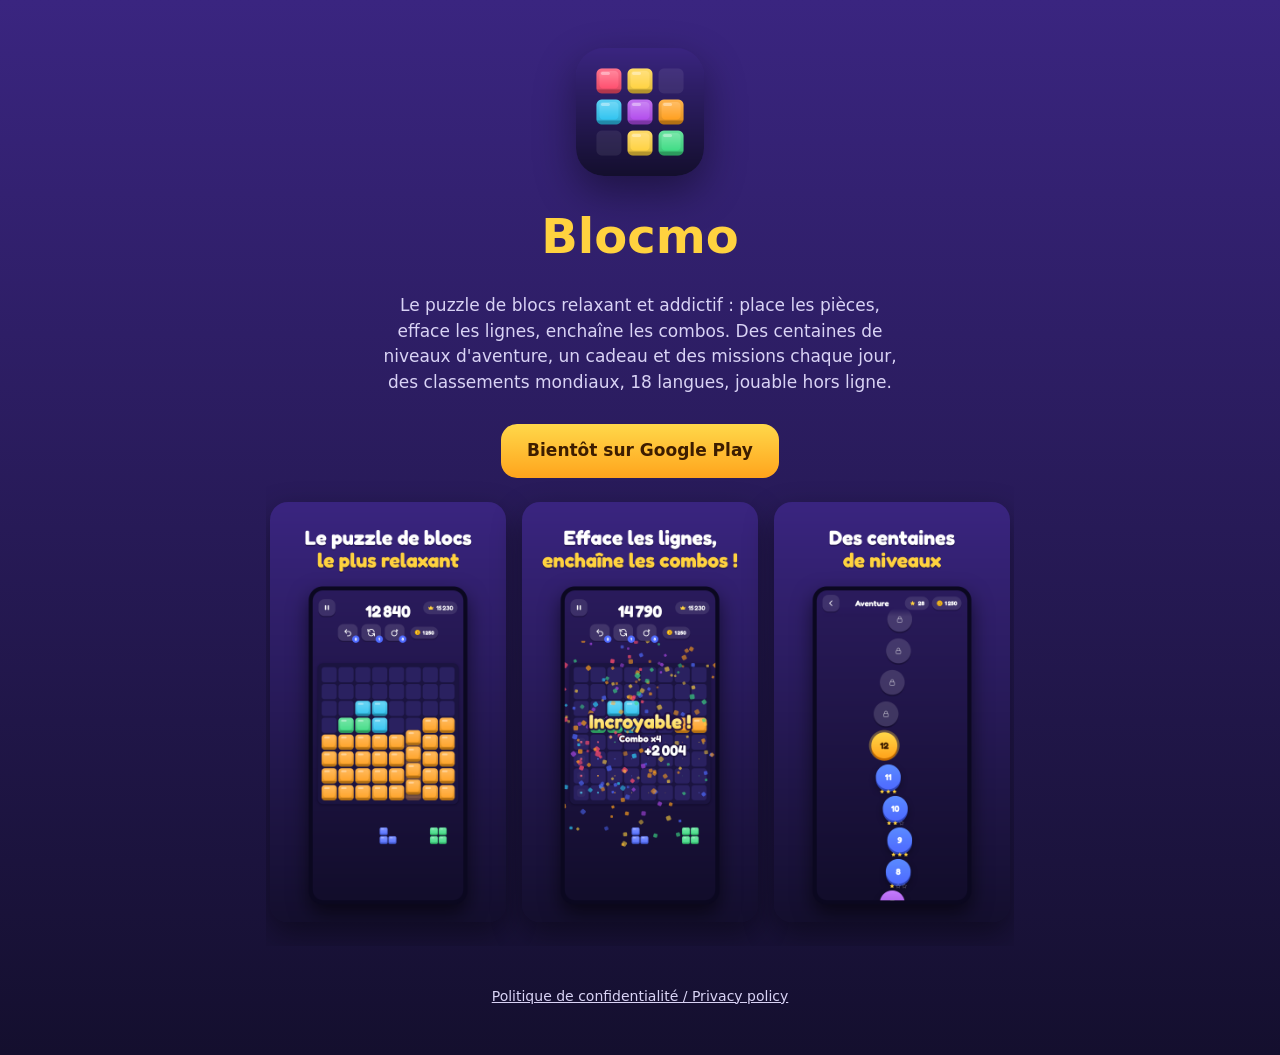
==== index.html @ 2aa0d396 "Site de Blocmo : accueil et politique de confidentialité Co-Authored-By: Claude Opus 5.5 <noreply@an" ====
<!doctype html>
<html lang="fr">
  <head>
    <meta charset="UTF-8" />
    <meta name="viewport" content="width=device-width, initial-scale=1" />
    <title>Blocmo — Puzzle de blocs</title>
    <meta name="description" content="Blocmo, le puzzle de blocs relaxant et addictif. Gratuit sur Android." />
    <link rel="icon" href="icon.png" />
    <style>
      :root { --bg1: #3a2580; --bg2: #140f2e; --accent: #ffd23f; }
      * { box-sizing: border-box; }
      body { margin: 0; min-height: 100vh; background: linear-gradient(180deg, var(--bg1), var(--bg2)); color: #fff; font: 17px/1.5 system-ui, -apple-system, 'Segoe UI', Roboto, sans-serif; display: flex; flex-direction: column; align-items: center; text-align: center; padding: 48px 16px; }
      img.icon { width: 128px; height: 128px; border-radius: 28px; box-shadow: 0 16px 40px rgba(0,0,0,.4); }
      h1 { font-size: 48px; margin: 24px 0 4px; color: var(--accent); }
      p { max-width: 520px; color: #d9d3f5; }
      .shots { display: flex; gap: 16px; overflow-x: auto; max-width: 100%; padding: 24px 4px; }
      .shots img { height: 420px; border-radius: 18px; box-shadow: 0 12px 30px rgba(0,0,0,.4); }
      .btn { display: inline-block; margin-top: 12px; padding: 14px 26px; border-radius: 16px; background: linear-gradient(180deg, #ffd84a, #ffa41c); color: #3d1d00; font-weight: 700; text-decoration: none; }
      footer { margin-top: auto; padding-top: 40px; font-size: 14px; }
      footer a { color: #d9d3f5; }
    </style>
  </head>
  <body>
    <img class="icon" src="icon.png" alt="Icône Blocmo" />
    <h1>Blocmo</h1>
    <p>Le puzzle de blocs relaxant et addictif : place les pièces, efface les lignes, enchaîne les combos. Des centaines de niveaux d'aventure, un cadeau et des missions chaque jour, des classements mondiaux, 18 langues, jouable hors ligne.</p>
    <!-- Remplace href par le lien de la fiche Play Store après publication -->
    <a class="btn" href="#">Bientôt sur Google Play</a>
    <div class="shots">
      <img src="screenshots/1.png" alt="Capture du jeu" />
      <img src="screenshots/2.png" alt="Capture du jeu" />
      <img src="screenshots/3.png" alt="Capture du jeu" />
    </div>
    <footer>
      <a href="privacy.html">Politique de confidentialité / Privacy policy</a>
    </footer>
  </body>
</html>
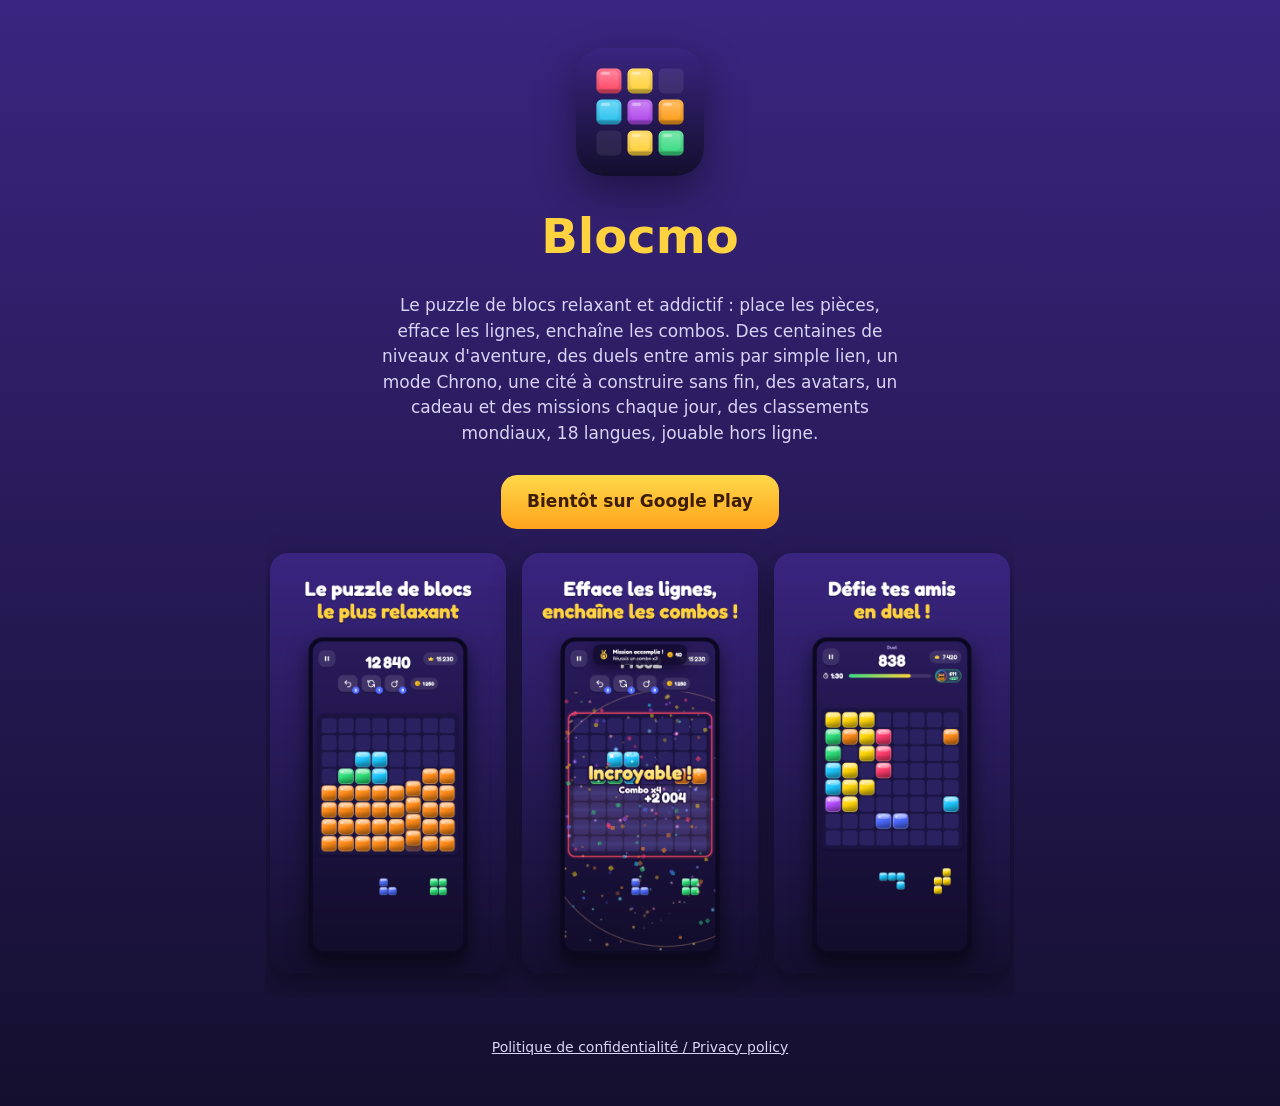
==== commit db6b0b0f: "Liens de duel (page duel/ et App Links), politique de confidentialité et captures à jour Co-Authored" ====
--- a/index.html
+++ b/index.html
@@ -23,7 +23,7 @@
   <body>
     <img class="icon" src="icon.png" alt="Icône Blocmo" />
     <h1>Blocmo</h1>
-    <p>Le puzzle de blocs relaxant et addictif : place les pièces, efface les lignes, enchaîne les combos. Des centaines de niveaux d'aventure, un cadeau et des missions chaque jour, des classements mondiaux, 18 langues, jouable hors ligne.</p>
+    <p>Le puzzle de blocs relaxant et addictif : place les pièces, efface les lignes, enchaîne les combos. Des centaines de niveaux d'aventure, des duels entre amis par simple lien, un mode Chrono, une cité à construire sans fin, des avatars, un cadeau et des missions chaque jour, des classements mondiaux, 18 langues, jouable hors ligne.</p>
     <!-- Remplace href par le lien de la fiche Play Store après publication -->
     <a class="btn" href="#">Bientôt sur Google Play</a>
     <div class="shots">
